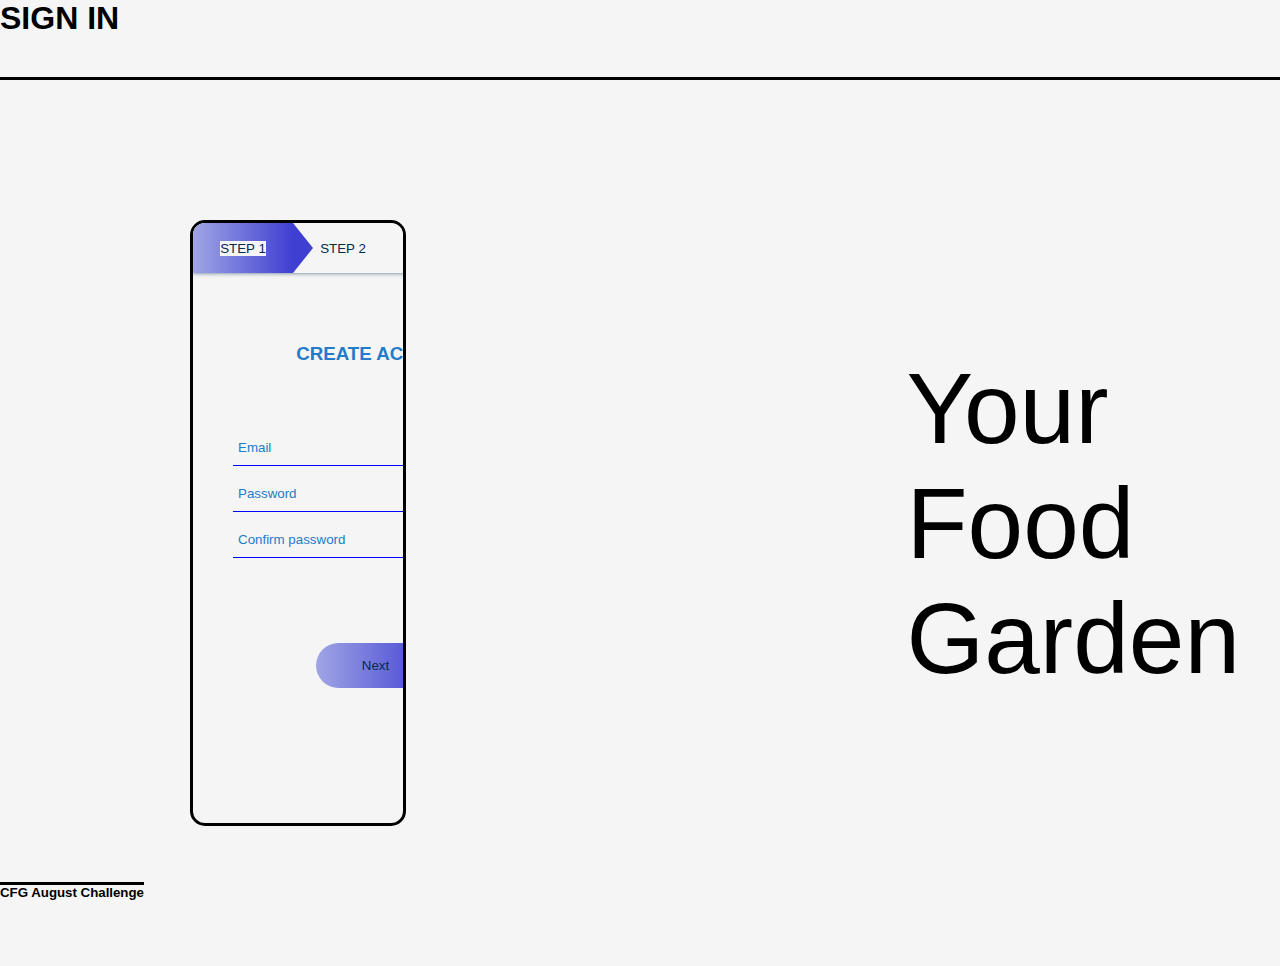
==== SIGN_IN/index.html @ f9ece538 "new form style plus wireframe" ====
<!DOCTYPE html>
<html lang="en">
<head>
    <meta charset="UTF-8">
    <meta name="viewport" content="width=device-width, initial-scale=1.0">
    <title>Sign in</title>
    <link rel="stylesheet" href="./style.css">
</head>
<body>
    <div class="header">
<h1>SIGN IN</h1>
    </div>
    <div class="main">
       
        <div class="container">
            <form id="Form1">
                <h3>CREATE ACCOUNT</h3>
                    <input type="text" placeholder="Email" required>
                    <input type="password" placeholder="Password" required>
                    <input type="password" placeholder="Confirm password" required>
                    <div class="btn-box">
                        <button type="button" id="Next1">Next</button>
                    </div>
        
            </form>
            <form id="Form2">
                <h3>PERSONAL INFO</h3>
                    <input type="text" placeholder="First Name" required>
                    <input type="text" placeholder="Adress" required>
                    <!-- what other personal info we need -->
                    <input type="text" placeholder="..." required>
                    <div class="btn-box">
                        <button type="button" id="Back1">Back</button>
                        <button type="button" id="Next2">Next</button>
                    </div>
        
            </form>
            <form id="Form3">
                <h3>MY GARDEN</h3>
                <div class = 'garden'> 
                    <input type="checkbox" name="vegatable" value="carrot"> carrot
                    <input type="checkbox" name="vegatable" value="cucumber" > cucumber
                    <!-- list of plants -->
                </div>
                    <div class="btn-box">
                        <button type="button" id="Back2">Back</button>
                        <button type="button" id="Next3">Next</button>
                    </div>
        
            </form>
            <form id="Form4">
                <h3>What I am looking for</h3>
                <div class = 'garden'> 
                    <input type="checkbox" name="vegatable" value="carrot"> carrot
                    <input type="checkbox" name="vegatable" value="cucumber" > cucumber
                    <!-- list of plants -->
                </div>
                    <div class="btn-box">
                        <button type="button" id="Back3">Back</button>
                        <button type="submit">Submit</button>
                    </div>
        
            </form>
            <div class="step-row">
                <div id="progress"></div>
                <div class="step-col"><small>STEP 1</small></div>
                <div class="step-col"><small>STEP 2</small></div>
                <div class="step-col"><small>STEP 3</small></div>
                <div class="step-col"><small>STEP 4</small></div>
        
            </div> 
        </div>
        <div class="MFG">
            <p>Your <br>Food<br> Garden</p>
        </div>
        
    </div>
    <div class="footer">
<h5> CFG August Challenge</h5>
    </div>

    <script src="main.js"></script>
</body>
</html>
---- SIGN_IN/style.css ----
*{
    margin: 0;
    padding: 0;
    font-family:'Franklin Gothic Medium', 'Arial Narrow', Arial, sans-serif;
    background-color:whitesmoke;
}
.footer{
    position: fixed;
    left: 0;
    bottom: 0;
    width: 100%
    border: 0;
    border-top: 3px solid black;
}
.header{
    border: 0;
    border-bottom: 3px solid black;
    margin-bottom: 40px;
}
.main{
    margin: 40px;
    display: flex;
    flex-direction: row;
    position: relative;
    align-items: center;
    
    
    
}
.MFG{
    /* background-color: whitesmoke; */
    align-items: center;
   margin-left: 400px;
}
p{
    background: transparent;
    font-size: 100px;  
}
h1{
    margin-bottom: 40px;
    background: transparent;
}
.container{
    width: 400px;
    height: 600px;
    margin:100px;
     margin-left: 150px;
     /* background-color: whitesmoke; */
     border-radius: 15px;
     position: relative;
     overflow: hidden;
     border: 3px solid black;
     ;
 }
 h3{
     text-align: center;
     margin-bottom: 60px;
     color: rgb(36, 123, 200);
 }
 .container form{
     position: absolute;
     width: 300px;
     top: 120px;
     left: 40px;
     /* how smooth transition is */
     transition: 0.5s; 
 
 }
 form input{
     width: 300;
     padding: 10px 5px;
     margin: 5px 0;
     border: 0;
     border-bottom: 1px solid blue;
     background: transparent;
     outline: none;
 
 }
 ::placeholder{
     color: rgb(36, 123, 200);
 }
 .btn-box{
     width: 100%;
     text-align: center;
 }
 form button{
     width: 120px;
     height: 45px;
     background: linear-gradient(to left, rgb(63, 63, 210),rgb(160, 165, 229));
     border: 0;
     border-radius: 30px;
     margin-top: 80px;
     margin-right: 15px;
     cursor: pointer;
     color: rgb(2, 42, 77);
 }
 #Form2{
     left: 450px;
 }
 #Form3{
     left: 450px;
 }
 #Form4{
     left: 450px;
 }
 .step-row{
     width:450px;
     height: 50px;
     margin: 0 auto;
     display: flex;
     align-items: center;
     box-shadow: 0 -1px 5px rgb(2, 42, 77);
     position: relative;
 
 }
 .step-col{
 width: 100px;
 text-align: center;
 color:rgb(2, 42, 77);
 position: relative;
 background-color: transparent;

 }
 #progress{
    position: absolute;
    height: 100%;
    width: 100px;
    background: linear-gradient(to left, rgb(63, 63, 210),rgb(160, 165, 229));
    transition: 1s;
 }
 #progress::after{
     content: '';
     height: 0;
     width: 0;
     border-top: 25px solid transparent;
     border-bottom: 25px solid transparent;
     position: absolute;
     right: -20px;
     top: 0;
     border-left: 20px solid rgb(63, 63, 210);
 
 }
 .garden{
     display: flex;
     flex-direction: column;
     align-items: start;
     /* text-align: start; */
 }
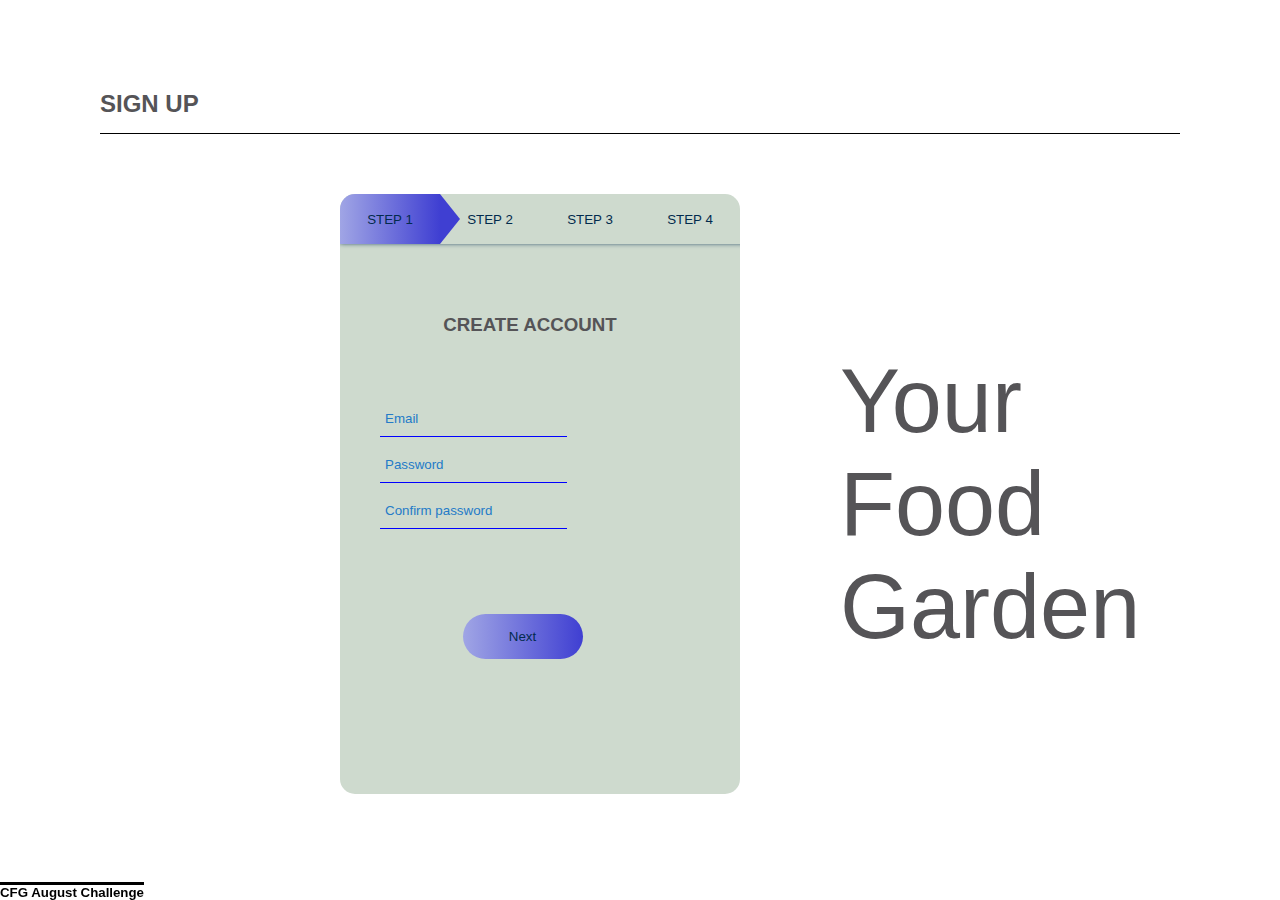
==== commit 37cffd37: "style correction" ====
--- a/SIGN_IN/index.html
+++ b/SIGN_IN/index.html
@@ -3,12 +3,12 @@
 <head>
     <meta charset="UTF-8">
     <meta name="viewport" content="width=device-width, initial-scale=1.0">
-    <title>Sign in</title>
+    <title>Sign up</title>
     <link rel="stylesheet" href="./style.css">
 </head>
 <body>
     <div class="header">
-<h1>SIGN IN</h1>
+<h1>SIGN UP</h1>
     </div>
     <div class="main">
        
--- a/SIGN_IN/style.css
+++ b/SIGN_IN/style.css
@@ -1,8 +1,8 @@
 *{
     margin: 0;
     padding: 0;
-    font-family:'Franklin Gothic Medium', 'Arial Narrow', Arial, sans-serif;
-    background-color:whitesmoke;
+    font-family:'Lucida Sans', 'Lucida Sans Regular', 'Lucida Grande', 'Lucida Sans Unicode', Geneva, Verdana, sans-serif
+    
 }
 .footer{
     position: fixed;
@@ -14,8 +14,11 @@
 }
 .header{
     border: 0;
-    border-bottom: 3px solid black;
-    margin-bottom: 40px;
+    border-bottom: 1px solid black;
+    /* margin-bottom: 20px; */
+    margin-top: 90px;
+    margin-left: 100px;
+    margin-right: 100px;
 }
 .main{
     margin: 40px;
@@ -30,32 +33,34 @@
 .MFG{
     /* background-color: whitesmoke; */
     align-items: center;
-   margin-left: 400px;
+   margin-left: 100px;
+   margin-top: 40px;
 }
 p{
     background: transparent;
-    font-size: 100px;  
+    font-size: 90px;  
+    color: rgb(85, 84, 87);
 }
 h1{
-    margin-bottom: 40px;
-    background: transparent;
+    margin-bottom: 15px;
+    font-size: x-large;
+    color: rgb(85, 84, 87);
+    
 }
 .container{
     width: 400px;
     height: 600px;
-    margin:100px;
-     margin-left: 150px;
-     /* background-color: whitesmoke; */
+     margin-left: 300px;
+     margin-top: 20px;
+     background: rgb(206, 218, 206);;
      border-radius: 15px;
      position: relative;
      overflow: hidden;
-     border: 3px solid black;
-     ;
  }
  h3{
      text-align: center;
      margin-bottom: 60px;
-     color: rgb(36, 123, 200);
+     color: rgb(85, 84, 87)
  }
  .container form{
      position: absolute;
@@ -118,8 +123,6 @@
  text-align: center;
  color:rgb(2, 42, 77);
  position: relative;
- background-color: transparent;
-
  }
  #progress{
     position: absolute;
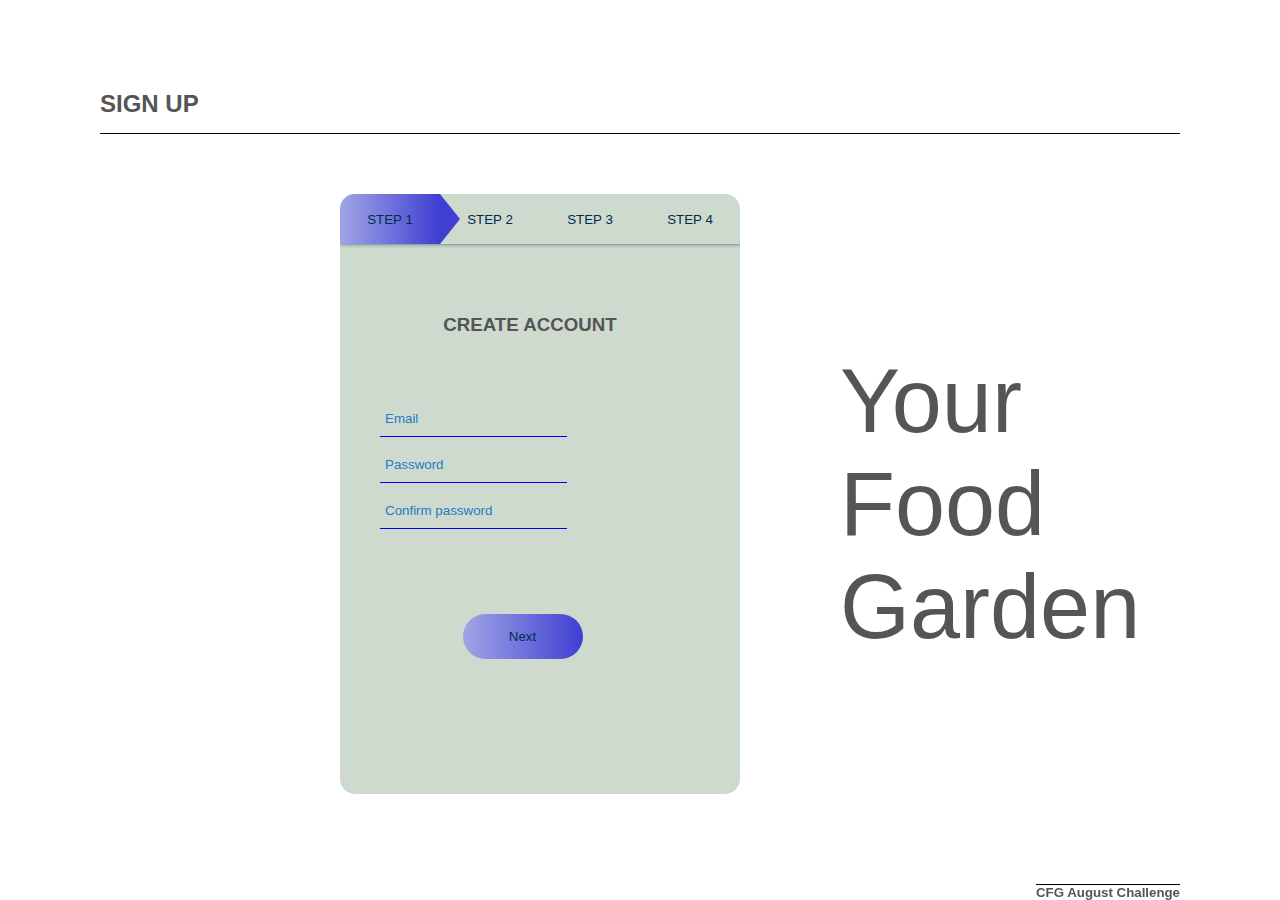
==== commit 2a41f546: "style correction" ====
--- a/SIGN_IN/index.html
+++ b/SIGN_IN/index.html
@@ -40,6 +40,9 @@
                 <div class = 'garden'> 
                     <input type="checkbox" name="vegatable" value="carrot"> carrot
                     <input type="checkbox" name="vegatable" value="cucumber" > cucumber
+                    <input type="checkbox" name="vegatable" value="radish" > radish
+                    <input type="checkbox" name="vegatable" value="peppers" > peppers
+                    <input type="checkbox" name="vegatable" value="lettuce" > lettuce
                     <!-- list of plants -->
                 </div>
                     <div class="btn-box">
@@ -49,10 +52,13 @@
         
             </form>
             <form id="Form4">
-                <h3>What I am looking for</h3>
+                <h3>LOOKING FOR</h3>
                 <div class = 'garden'> 
                     <input type="checkbox" name="vegatable" value="carrot"> carrot
                     <input type="checkbox" name="vegatable" value="cucumber" > cucumber
+                    <input type="checkbox" name="vegatable" value="radish" > radish
+                    <input type="checkbox" name="vegatable" value="peppers" > peppers
+                    <input type="checkbox" name="vegatable" value="lettuce" > lettuce
                     <!-- list of plants -->
                 </div>
                     <div class="btn-box">
--- a/SIGN_IN/style.css
+++ b/SIGN_IN/style.css
@@ -1,21 +1,21 @@
 *{
     margin: 0;
     padding: 0;
-    font-family:'Lucida Sans', 'Lucida Sans Regular', 'Lucida Grande', 'Lucida Sans Unicode', Geneva, Verdana, sans-serif
-    
+    font-family:'Lucida Sans', 'Lucida Sans Regular', 'Lucida Grande', 'Lucida Sans Unicode', Geneva, Verdana, sans-serif  
 }
 .footer{
     position: fixed;
-    left: 0;
+    right:100px;
     bottom: 0;
     width: 100%
     border: 0;
-    border-top: 3px solid black;
+    border-top: 1px solid black;
+    color: rgb(85, 84, 87)
+    
 }
 .header{
     border: 0;
     border-bottom: 1px solid black;
-    /* margin-bottom: 20px; */
     margin-top: 90px;
     margin-left: 100px;
     margin-right: 100px;
@@ -25,13 +25,9 @@
     display: flex;
     flex-direction: row;
     position: relative;
-    align-items: center;
-    
-    
-    
+    align-items: center;  
 }
 .MFG{
-    /* background-color: whitesmoke; */
     align-items: center;
    margin-left: 100px;
    margin-top: 40px;
@@ -44,8 +40,7 @@
 h1{
     margin-bottom: 15px;
     font-size: x-large;
-    color: rgb(85, 84, 87);
-    
+    color: rgb(85, 84, 87);  
 }
 .container{
     width: 400px;
@@ -69,7 +64,6 @@
      left: 40px;
      /* how smooth transition is */
      transition: 0.5s; 
- 
  }
  form input{
      width: 300;
@@ -79,7 +73,6 @@
      border-bottom: 1px solid blue;
      background: transparent;
      outline: none;
- 
  }
  ::placeholder{
      color: rgb(36, 123, 200);
@@ -116,7 +109,6 @@
      align-items: center;
      box-shadow: 0 -1px 5px rgb(2, 42, 77);
      position: relative;
- 
  }
  .step-col{
  width: 100px;
@@ -141,11 +133,11 @@
      right: -20px;
      top: 0;
      border-left: 20px solid rgb(63, 63, 210);
- 
  }
  .garden{
      display: flex;
      flex-direction: column;
      align-items: start;
-     /* text-align: start; */
+     color: rgb(85, 84, 87)
+     
  }